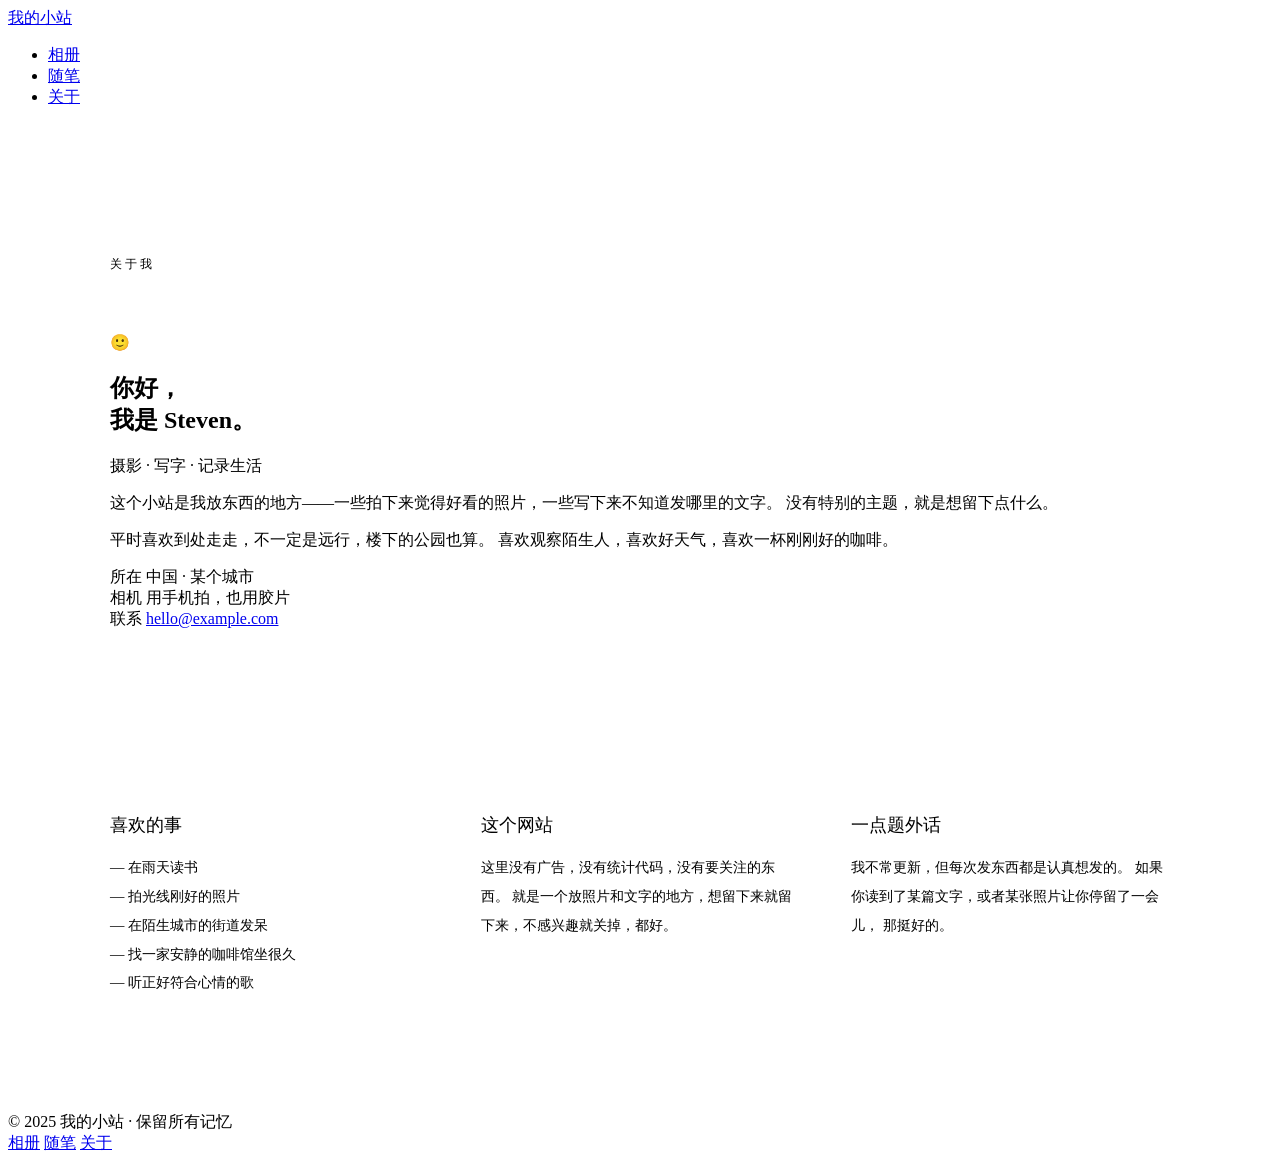
==== about.html @ df1a6b74 "Add files via upload" ====
<!DOCTYPE html>
<html lang="zh-CN">
<head>
  <meta charset="UTF-8" />
  <meta name="viewport" content="width=device-width, initial-scale=1.0" />
  <title>关于我 · 我的小站</title>
  <link rel="stylesheet" href="style.css" />
  <style>
    .about-section {
      padding: 120px 52px 100px;
      max-width: 1060px;
      margin: 0 auto;
    }

    .about-top-label {
      font-size: .75rem;
      letter-spacing: .25em;
      text-transform: uppercase;
      color: var(--accent-lt);
      margin-bottom: 60px;
    }

    /* 下方附言区 */
    .about-postscript {
      max-width: 1060px;
      margin: 0 auto;
      padding: 0 52px 100px;
    }

    .about-postscript-inner {
      border-top: 1px solid var(--border);
      padding-top: 64px;
      display: grid;
      grid-template-columns: 1fr 1fr 1fr;
      gap: 52px;
    }

    .about-ps-block h3 {
      font-family: var(--font-serif);
      font-size: 1.15rem;
      font-weight: 400;
      color: var(--text);
      margin-bottom: 16px;
    }

    .about-ps-block p,
    .about-ps-block ul {
      font-size: .9rem;
      color: var(--text-muted);
      line-height: 2;
    }

    .about-ps-block ul {
      list-style: none;
      padding: 0;
    }

    .about-ps-block ul li::before {
      content: '—  ';
      color: var(--accent-lt);
    }

    @media (max-width: 900px) {
      .about-section { padding: 100px 28px 72px; }
      .about-postscript { padding: 0 28px 80px; }
      .about-postscript-inner { grid-template-columns: 1fr; gap: 40px; }
    }
  </style>
</head>
<body>

  <!-- 导航 -->
  <nav>
    <a class="nav-logo" href="index.html">我的小站</a>
    <ul class="nav-links">
      <li><a href="gallery.html">相册</a></li>
      <li><a href="writings.html">随笔</a></li>
      <li><a href="about.html" class="active">关于</a></li>
    </ul>
  </nav>

  <div class="page-content">

    <!-- 主内容 -->
    <div class="about-section fade-in">
      <p class="about-top-label">关于我</p>

      <div class="about-grid">

        <!-- 照片 -->
        <div class="about-photo-wrap">
          <!--
            替换说明：
            将下方 <div class="about-photo-placeholder"> 整块替换为：
            <img src="images/avatar.jpg" alt="我的照片" class="about-photo">
          -->
          <div class="about-photo-placeholder">🙂</div>
        </div>

        <!-- 文字 -->
        <div class="about-text">
          <h2>你好，<br>我是 Steven。</h2>
          <p class="about-subtitle">摄影 · 写字 · 记录生活</p>

          <p>
            这个小站是我放东西的地方——一些拍下来觉得好看的照片，一些写下来不知道发哪里的文字。
            没有特别的主题，就是想留下点什么。
          </p>

          <p>
            平时喜欢到处走走，不一定是远行，楼下的公园也算。
            喜欢观察陌生人，喜欢好天气，喜欢一杯刚刚好的咖啡。
          </p>

          <div class="about-rule"></div>

          <div class="about-detail">
            <div class="about-detail-item">
              <span class="about-detail-label">所在</span>
              <span class="about-detail-value">中国 · 某个城市</span>
            </div>
            <div class="about-detail-item">
              <span class="about-detail-label">相机</span>
              <span class="about-detail-value">用手机拍，也用胶片</span>
            </div>
            <div class="about-detail-item">
              <span class="about-detail-label">联系</span>
              <span class="about-detail-value">
                <!-- 替换成你的邮箱 -->
                <a href="mailto:hello@example.com">hello@example.com</a>
              </span>
            </div>
          </div>
        </div>

      </div>
    </div>

    <!-- 附言三栏 -->
    <div class="about-postscript fade-in">
      <div class="about-postscript-inner">

        <div class="about-ps-block">
          <h3>喜欢的事</h3>
          <ul>
            <li>在雨天读书</li>
            <li>拍光线刚好的照片</li>
            <li>在陌生城市的街道发呆</li>
            <li>找一家安静的咖啡馆坐很久</li>
            <li>听正好符合心情的歌</li>
          </ul>
        </div>

        <div class="about-ps-block">
          <h3>这个网站</h3>
          <p>
            这里没有广告，没有统计代码，没有要关注的东西。
            就是一个放照片和文字的地方，想留下来就留下来，不感兴趣就关掉，都好。
          </p>
        </div>

        <div class="about-ps-block">
          <h3>一点题外话</h3>
          <p>
            我不常更新，但每次发东西都是认真想发的。
            如果你读到了某篇文字，或者某张照片让你停留了一会儿，
            那挺好的。
          </p>
        </div>

      </div>
    </div>

  </div>

  <!-- 页脚 -->
  <footer>
    <span class="footer-copy">© 2025 我的小站 · 保留所有记忆</span>
    <div class="footer-links">
      <a href="gallery.html">相册</a>
      <a href="writings.html">随笔</a>
      <a href="about.html">关于</a>
    </div>
  </footer>

  <script>
    const observer = new IntersectionObserver(entries => {
      entries.forEach(e => { if(e.isIntersecting) e.target.classList.add('visible'); });
    }, { threshold: 0.08 });
    document.querySelectorAll('.fade-in').forEach(el => observer.observe(el));
  </script>
</body>
</html>
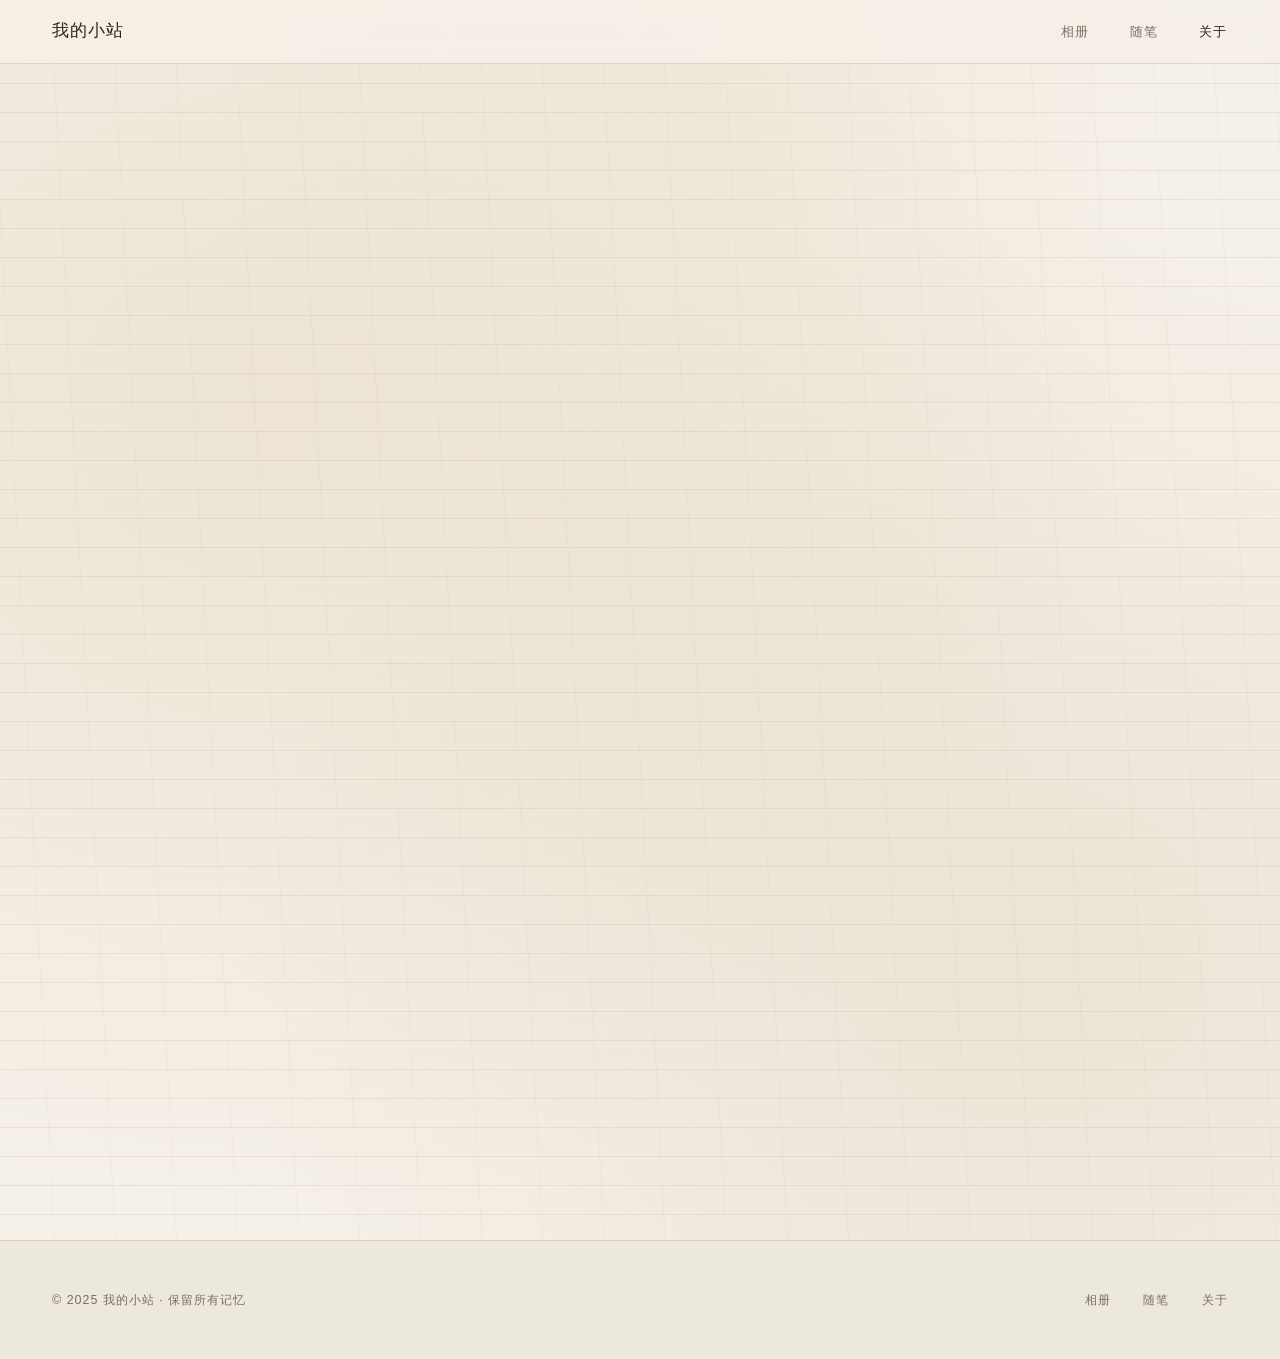
==== commit 54eb3090: "Update about.html" ====
--- a/about.html
+++ b/about.html
@@ -188,6 +188,10 @@
       entries.forEach(e => { if(e.isIntersecting) e.target.classList.add('visible'); });
     }, { threshold: 0.08 });
     document.querySelectorAll('.fade-in').forEach(el => observer.observe(el));
+  <!-- 管理员入口（点击右下角隐藏链接进入登录页） -->
+<a href="admin.html" style="position:fixed;bottom:12px;right:12px;width:10px;height:10px;opacity:0;z-index:50" title="管理员"></a>
+<script src="editor.js"></script>
+
   </script>
 </body>
 </html>
--- a/style.css
+++ b/style.css
@@ -0,0 +1,241 @@
+/* ============================================================
+   全局变量 & 重置
+   ============================================================ */
+:root {
+  --font-serif: 'Georgia', 'Noto Serif SC', serif;
+  --font-body:  'PingFang SC', 'Hiragino Sans GB', 'Microsoft YaHei', sans-serif;
+  --font-mono:  'Courier New', monospace;
+  --bg:         #f5f0e8;
+  --bg-warm:    #ede8dc;
+  --bg-card:    #faf7f2;
+  --paper-line: rgba(180,160,120,0.18);
+  --text:       #2c2418;
+  --text-muted: #7a6e5f;
+  --accent:     #7a6e5f;
+  --accent-lt:  #a89880;
+  --border:     rgba(150,130,100,0.25);
+}
+*, *::before, *::after { box-sizing: border-box; margin: 0; padding: 0; }
+a { color: inherit; text-decoration: none; }
+ul { list-style: none; }
+img { display: block; max-width: 100%; }
+body {
+  font-family: var(--font-body);
+  font-size: 16px;
+  line-height: 1.8;
+  color: var(--text);
+  background-color: var(--bg);
+  background-image:
+    repeating-linear-gradient(
+      0deg,
+      transparent,
+      transparent 28px,
+      var(--paper-line) 28px,
+      var(--paper-line) 29px
+    ),
+    repeating-linear-gradient(
+      87deg,
+      transparent,
+      transparent 60px,
+      rgba(160,140,100,0.06) 60px,
+      rgba(160,140,100,0.06) 61px
+    ),
+    radial-gradient(ellipse at 20% 30%, rgba(210,190,150,0.25) 0%, transparent 60%),
+    radial-gradient(ellipse at 80% 70%, rgba(195,175,135,0.2) 0%, transparent 55%),
+    radial-gradient(ellipse at 55% 10%, rgba(225,210,175,0.15) 0%, transparent 50%);
+  min-height: 100vh;
+  -webkit-font-smoothing: antialiased;
+}
+nav {
+  position: fixed;
+  top: 0; left: 0; right: 0;
+  z-index: 100;
+  display: flex;
+  align-items: center;
+  justify-content: space-between;
+  padding: 0 52px;
+  height: 64px;
+  background: rgba(245,240,232,0.88);
+  backdrop-filter: blur(12px);
+  -webkit-backdrop-filter: blur(12px);
+  border-bottom: 1px solid var(--border);
+}
+.nav-logo {
+  font-family: var(--font-serif);
+  font-size: 1.05rem;
+  font-weight: 400;
+  letter-spacing: .06em;
+  color: var(--text);
+}
+.nav-links { display: flex; gap: 40px; }
+.nav-links a {
+  font-size: .82rem;
+  letter-spacing: .12em;
+  text-transform: uppercase;
+  color: var(--text-muted);
+  transition: color .2s;
+}
+.nav-links a:hover,
+.nav-links a.active { color: var(--text); }
+.page-content { padding-top: 64px; }
+.hero {
+  min-height: 100svh;
+  display: flex;
+  flex-direction: column;
+  justify-content: center;
+  padding: 120px 52px 80px;
+  position: relative;
+  background:
+    radial-gradient(ellipse at 15% 50%, rgba(200,180,140,0.2) 0%, transparent 55%),
+    var(--bg);
+}
+.hero-eyebrow {
+  font-size: .75rem;
+  letter-spacing: .3em;
+  text-transform: uppercase;
+  color: var(--accent-lt);
+  margin-bottom: 32px;
+}
+.hero-title {
+  font-family: var(--font-serif);
+  font-size: clamp(3rem, 8vw, 7rem);
+  font-weight: 400;
+  line-height: 1.1;
+  color: var(--text);
+  margin-bottom: 40px;
+}
+.hero-title em { font-style: italic; color: var(--accent); }
+.hero-divider { width: 48px; height: 1px; background: var(--border); margin-bottom: 32px; }
+.hero-subtitle {
+  font-size: 1rem;
+  color: var(--text-muted);
+  line-height: 2;
+  max-width: 480px;
+  margin-bottom: 56px;
+}
+.hero-nav { display: flex; gap: 40px; }
+.hero-nav a {
+  font-size: .8rem;
+  letter-spacing: .18em;
+  text-transform: uppercase;
+  color: var(--text-muted);
+  border-bottom: 1px solid var(--border);
+  padding-bottom: 2px;
+  transition: color .2s, border-color .2s;
+}
+.hero-nav a:hover { color: var(--text); border-color: var(--text-muted); }
+.hero-scroll {
+  position: absolute;
+  bottom: 40px;
+  left: 52px;
+  font-size: .7rem;
+  letter-spacing: .2em;
+  text-transform: uppercase;
+  color: var(--accent-lt);
+}
+.home-quote {
+  background: var(--bg-warm);
+  border-top: 1px solid var(--border);
+  border-bottom: 1px solid var(--border);
+  padding: 100px 52px;
+  text-align: center;
+}
+.home-quote blockquote {
+  font-family: var(--font-serif);
+  font-size: clamp(1.3rem, 3vw, 2rem);
+  font-weight: 400;
+  font-style: italic;
+  color: var(--text);
+  max-width: 640px;
+  margin: 0 auto;
+  line-height: 1.7;
+}
+.home-quote cite {
+  display: block;
+  margin-top: 24px;
+  font-family: var(--font-body);
+  font-style: normal;
+  font-size: .82rem;
+  letter-spacing: .15em;
+  text-transform: uppercase;
+  color: var(--accent-lt);
+}
+.home-cards {
+  display: grid;
+  grid-template-columns: repeat(3, 1fr);
+  gap: 0;
+  border-top: 1px solid var(--border);
+  border-bottom: 1px solid var(--border);
+}
+.home-card {
+  padding: 64px 48px;
+  border-right: 1px solid var(--border);
+  background: var(--bg-card);
+  transition: background .3s;
+  text-decoration: none;
+  display: flex;
+  flex-direction: column;
+  gap: 16px;
+}
+.home-card:last-child { border-right: none; }
+.home-card:hover { background: var(--bg-warm); opacity: 1; }
+.home-card-num { font-family: var(--font-mono); font-size: .72rem; color: var(--accent-lt); letter-spacing: .15em; }
+.home-card-title { font-family: var(--font-serif); font-size: 1.6rem; font-weight: 400; color: var(--text); line-height: 1.3; }
+.home-card-desc { font-size: .88rem; color: var(--text-muted); line-height: 1.8; margin-top: 4px; }
+.home-card-arrow { margin-top: auto; font-size: .78rem; letter-spacing: .12em; text-transform: uppercase; color: var(--accent); }
+footer {
+  padding: 48px 52px;
+  display: flex;
+  align-items: center;
+  justify-content: space-between;
+  border-top: 1px solid var(--border);
+  background: var(--bg-warm);
+}
+.footer-copy { font-size: .78rem; letter-spacing: .08em; color: var(--text-muted); }
+.footer-links { display: flex; gap: 32px; }
+.footer-links a {
+  font-size: .78rem;
+  letter-spacing: .1em;
+  text-transform: uppercase;
+  color: var(--text-muted);
+  transition: color .2s;
+}
+.footer-links a:hover { color: var(--text); }
+.fade-in { opacity: 0; transform: translateY(24px); transition: opacity .7s ease, transform .7s ease; }
+.fade-in.visible { opacity: 1; transform: none; }
+.about-grid { display: grid; grid-template-columns: 1fr 1.6fr; gap: 80px; align-items: start; }
+.about-photo-placeholder {
+  width: 100%;
+  aspect-ratio: 3/4;
+  background: var(--bg-warm);
+  border: 1px solid var(--border);
+  display: flex;
+  align-items: center;
+  justify-content: center;
+  font-size: 4rem;
+  border-radius: 2px;
+}
+.about-photo { width: 100%; aspect-ratio: 3/4; object-fit: cover; border: 1px solid var(--border); border-radius: 2px; }
+.about-text h2 { font-family: var(--font-serif); font-size: clamp(2rem, 4vw, 3.2rem); font-weight: 400; line-height: 1.2; color: var(--text); margin-bottom: 16px; }
+.about-subtitle { font-size: .82rem; letter-spacing: .15em; text-transform: uppercase; color: var(--accent-lt); margin-bottom: 40px; }
+.about-text p { font-size: .95rem; color: var(--text-muted); line-height: 2; margin-bottom: 20px; }
+.about-rule { width: 40px; height: 1px; background: var(--border); margin: 40px 0; }
+.about-detail { display: flex; flex-direction: column; gap: 14px; }
+.about-detail-item { display: flex; gap: 24px; font-size: .88rem; }
+.about-detail-label { width: 40px; flex-shrink: 0; color: var(--accent-lt); font-size: .75rem; letter-spacing: .1em; text-transform: uppercase; padding-top: 2px; }
+.about-detail-value { color: var(--text-muted); }
+.about-detail-value a { color: var(--accent); border-bottom: 1px solid var(--border); }
+@media (max-width: 900px) {
+  nav { padding: 0 24px; }
+  .hero { padding: 100px 24px 60px; }
+  .hero-scroll { left: 24px; }
+  footer { padding: 40px 24px; flex-direction: column; gap: 24px; text-align: center; }
+  .about-grid { grid-template-columns: 1fr; gap: 40px; }
+  .home-cards { grid-template-columns: 1fr; }
+  .home-card { border-right: none; border-bottom: 1px solid var(--border); }
+  .home-card:last-child { border-bottom: none; }
+  .home-quote { padding: 72px 28px; }
+}
+@media (max-width: 768px) {
+  .nav-links { gap: 24px; }
+}
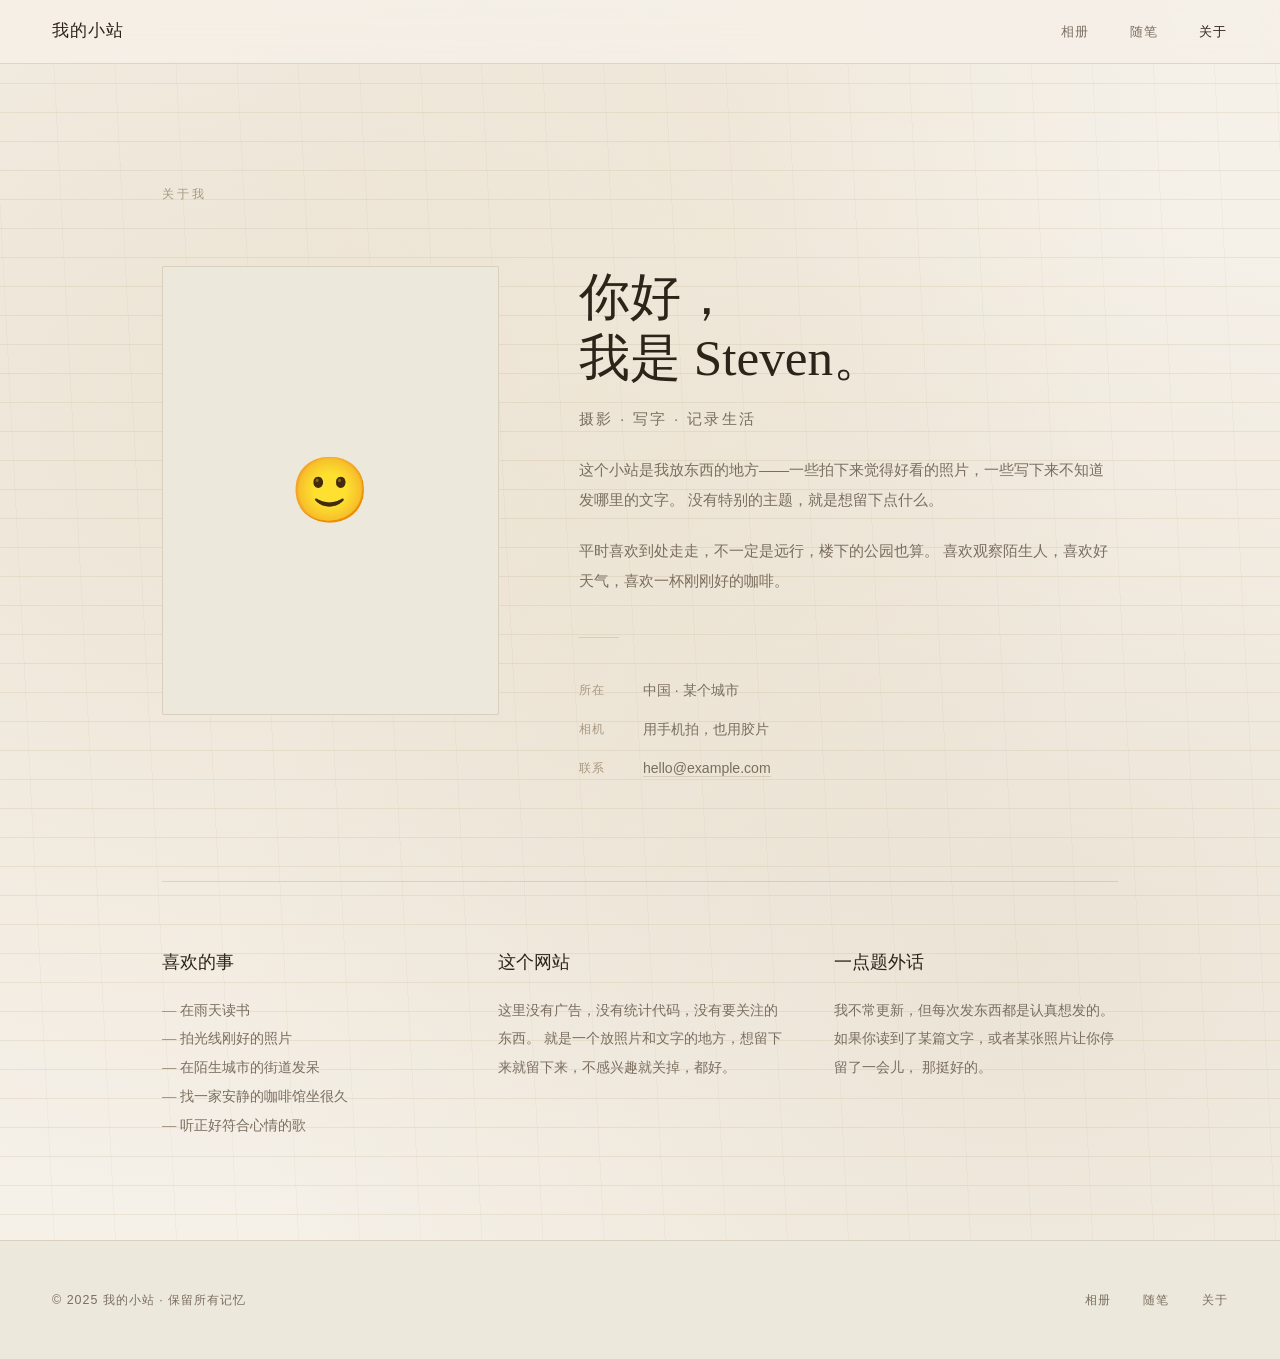
==== commit 93fe5b95: "Update about.html" ====
--- a/about.html
+++ b/about.html
@@ -188,10 +188,10 @@
       entries.forEach(e => { if(e.isIntersecting) e.target.classList.add('visible'); });
     }, { threshold: 0.08 });
     document.querySelectorAll('.fade-in').forEach(el => observer.observe(el));
-  <!-- 管理员入口（点击右下角隐藏链接进入登录页） -->
+
+  </script>
+<!-- 管理员入口 -->
 <a href="admin.html" style="position:fixed;bottom:12px;right:12px;width:10px;height:10px;opacity:0;z-index:50" title="管理员"></a>
 <script src="editor.js"></script>
-
-  </script>
 </body>
 </html>
